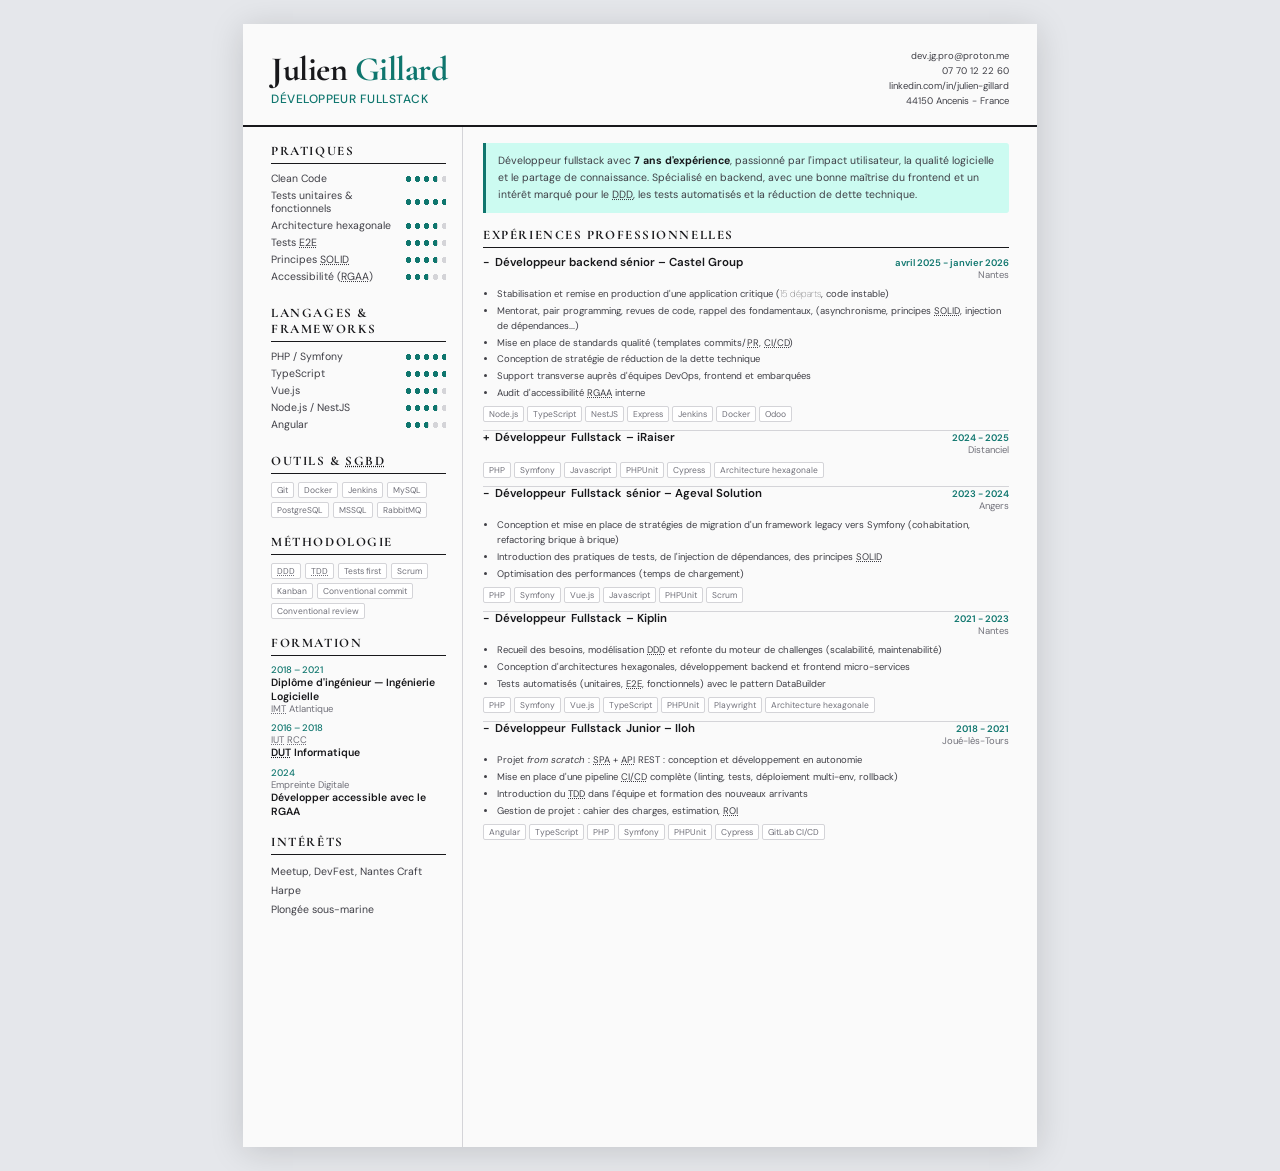
==== index.html @ c730d396 "[ADD] Hightligh new keys support New keys : - "jelix" - "git" - "smarty"" ====
<!DOCTYPE html>
<html lang="fr">
<head>
    <meta charset="UTF-8"/>
    <meta content="width=device-width, initial-scale=1.0" name="viewport"/>
    <!--
      L'id sur <title> est non standard.
      customize-job-title.js met à jour document.title directement.
   -->
    <title>CV – Julien Gillard · Développeur Fullstack</title>
    <link href="https://fonts.googleapis.com" rel="preconnect"/>
    <link crossorigin href="https://fonts.gstatic.com" rel="preconnect"/>
    <link href="https://fonts.googleapis.com/css2?family=Cormorant+Garamond:wght@400;600;700&family=DM+Sans:wght@300;400;500;600&display=swap"
          rel="stylesheet"/>
    <link href="./styles.css" rel="stylesheet"/>
</head>
<body>

<a class="skip-link" href="#main-content">Aller au contenu principal</a>

<div class="page">
    <header class="cv-header">
        <div>
            <h1>Julien <span class="name-last">Gillard</span></h1>
            <p id="job-title">Développeur Fullstack</p>
        </div>

        <address class="cv-contact">
            <a aria-label="Envoyer un e-mail à Julien Gillard"
               href="mailto:dev.jg.pro@proton.me">dev.jg.pro@proton.me</a>
            <a aria-label="Appeler le 07 70 12 22 60" href="tel:+33770122260">07 70 12 22 60</a>
            <a aria-label="Profil LinkedIn de Julien Gillard (nouvelle fenêtre)"
               href="https://www.linkedin.com/in/julien-gillard-4b76b2131/"
               rel="noopener noreferrer"
               target="_blank">linkedin.com/in/julien-gillard</a>
            <span>44150 Ancenis - France</span>
        </address>
    </header>

    <div class="cv-body">
        <main class="cv-main" id="main-content" tabindex="-1">
            <p class="intro">
                Développeur <span lang="en">fullstack</span> avec <strong>7 ans d'expérience</strong>, passionné par
                l'impact utilisateur, la qualité logicielle et le partage de connaissance. Spécialisé en backend, avec
                une bonne maîtrise du frontend et un intérêt marqué pour le <abbr
                    title="Domain-Driven Design">DDD</abbr>, les tests automatisés et la réduction de dette technique.
            </p>

            <section aria-labelledby="section-experiences">
                <h2 class="section-title" id="section-experiences">Expériences professionnelles</h2>

                <!-- Castel Group -->
                <div class="job-entry">
                    <details class="job-details" open>
                        <summary>
                            <h3 class="job-title-summary">Développeur backend sénior – Castel Group</h3>
                            <span class="job-meta"><span class="job-year">avril 2025 - janvier 2026</span> Nantes</span>
                        </summary>
                        <div class="job-content">
                            <ul class="job-missions">
                                <li>Stabilisation et remise en production d'une application critique (<strong>15
                                    départs</strong>, code instable)
                                </li>
                                <li>
                                    Mentorat, <span lang="en">pair programming</span>, revues de code, rappel des
                                    fondamentaux,
                                    (asynchronisme, <span data-highlight-keys="clean">principes <abbr
                                        title="Single responsibility, Open/closed, Liskov substitution, Interface segregation, Dependency inversion">SOLID</abbr>,
                                injection de dépendances</span>...)
                                </li>
                                <li>Mise en place de <span data-highlight-keys="clean">standards qualité</span>
                                    (templates
                                    commits/<abbr title="Pull Request">PR</abbr>, <abbr
                                            title="Intégration et Déploiement Continus">CI/CD</abbr>)
                                </li>
                                <li>Conception de stratégie de réduction de la dette technique</li>
                                <li>Support transverse auprès d'équipes DevOps, <span
                                        data-highlight-keys="front">frontend</span> et embarquées
                                </li>
                                <li>Audit d'accessibilité <span data-highlight-keys="front"><abbr
                                        title="Référentiel Général d'Amélioration de l'Accessibilité">RGAA</abbr></span>
                                    interne
                                </li>
                            </ul>
                        </div>
                    </details>
                    <ul class="job-stack">
                        <li class="chip">Node.js<span class="only-if-highlighted"> (v. 18)</span></li>
                        <li class="chip" data-highlight-keys="js">TypeScript<span
                                class="only-if-highlighted"> (5.x)</span></li>
                        <li class="chip">NestJS<span class="only-if-highlighted"> (v. 9)</span></li>
                        <li class="chip">Express<span class="only-if-highlighted"> (4.x)</span></li>
                        <li class="chip">Jenkins</li>
                        <li class="chip">Docker</li>
                        <li class="chip only-if-highlighted" data-highlight-keys="git">Gitea</li>
                        <li class="chip">Odoo</li>
                    </ul>
                </div>

                <!-- iRaiser -->
                <div class="job-entry">
                    <details class="job-details">
                        <summary>
                            <h3 class="job-title-summary">Développeur <span lang="en">Fullstack</span> – iRaiser</h3>
                            <span class="job-meta"><span class="job-year">2024 - 2025</span> Distanciel</span>
                        </summary>
                        <div class="job-content">
                            <ul class="job-missions">
                                <li>Développement de fonctionnalités backend et frontend sur une plateforme <abbr
                                        title="Software as a Service">SaaS</abbr> de dons traitant plusieurs M€/an
                                </li>
                                <li>Revues de code, documentation de <span lang="en">release</span>, alpha-testing et
                                    déploiement
                                </li>
                                <li>
                                    Tests <abbr title="End-to-End">E2E</abbr> <abbr
                                        title="Behavior-Driven Development">BDD</abbr> (Gherkin/Cucumber) et tests
                                    unitaires
                                </li>
                                <li>Audit d'accessibilité <span data-highlight-keys="front"><abbr
                                        title="Référentiel Général d'Amélioration de l'Accessibilité">RGAA</abbr></span>
                                    interne
                                </li>
                            </ul>
                        </div>
                    </details>
                    <ul class="job-stack">
                        <li class="chip" data-highlight-keys="php">PHP <span
                                class="only-if-highlighted"> (5.4 et 8.3)</span></li>
                        <li class="chip" data-highlight-keys="php">Symfony<span
                                class="only-if-highlighted"> (6.x)</span></li>
                        <li class="chip only-if-highlighted" data-highlight-keys="jelix">Jelix</li>
                        <li class="chip" data-highlight-keys="js">Javascript</li>
                        <li class="chip only-if-highlighted" data-highlight-keys="jquery">JQuery</li>
                        <li class="chip only-if-highlighted" data-highlight-keys="smarty">Smarty</li>
                        <li class="chip">PHPUnit</li>
                        <li class="chip">Cypress</li>
                        <li class="chip" data-highlight-keys="clean">Architecture hexagonale</li>
                        <li class="chip only-if-highlighted" data-highlight-keys="git">GitLab</li>
                    </ul>
                </div>

                <!-- Ageval Solution -->
                <div class="job-entry">
                    <details class="job-details" open>
                        <summary>
                            <h3 class="job-title-summary">Développeur <span lang="en">Fullstack</span> sénior – Ageval
                                Solution</h3>
                            <span class="job-meta"><span class="job-year">2023 - 2024</span> Angers</span>
                        </summary>
                        <div class="job-content">
                            <ul class="job-missions">
                                <li>
                                    Conception et mise en place de stratégies de migration d'un framework legacy vers
                                    Symfony (cohabitation, refactoring brique à brique)
                                </li>
                                <li>
                                    Introduction des pratiques de tests, de l'<span data-highlight-keys="clean">injection de dépendances, des principes <abbr
                                        title="Single responsibility, Open/closed, Liskov substitution, Interface segregation, Dependency inversion">SOLID</abbr></span>
                                </li>
                                <li>Optimisation des performances (temps de chargement)</li>
                            </ul>
                        </div>
                    </details>
                    <ul class="job-stack">
                        <li class="chip" data-highlight-keys="php">PHP<span class="only-if-highlighted"> (7.x)</span>
                        </li>
                        <li class="chip" data-highlight-keys="php">Symfony<span
                                class="only-if-highlighted"> (6.x)</span></li>
                        <li class="chip" data-highlight-keys="front">Vue.js<span
                                class="only-if-highlighted"> (v. 3)</span></li>
                        <li class="chip" data-highlight-keys="js">Javascript</li>
                        <li class="chip">PHPUnit</li>
                        <li class="chip only-if-highlighted" data-highlight-keys="git">GitLab</li>
                        <li class="chip">Scrum</li>
                    </ul>
                </div>

                <!-- Kiplin -->
                <div class="job-entry">
                    <details class="job-details" open>
                        <summary>
                            <h3 class="job-title-summary">Développeur <span lang="en">Fullstack</span> – Kiplin</h3>
                            <span class="job-meta"><span class="job-year">2021 - 2023</span> Nantes</span>
                        </summary>
                        <div class="job-content">
                            <ul class="job-missions">
                                <li>
                                    Recueil des besoins, <span data-highlight-keys="clean">modélisation <abbr
                                        title="Domain-Driven Design">DDD</abbr></span> et refonte du moteur de <span
                                        lang="en">challenges</span> (scalabilité, maintenabilité)
                                </li>
                                <li>
                                    Conception d'<span data-highlight-keys="clean">architectures hexagonales</span>,
                                    développement backend et frontend micro-services
                                </li>
                                <li>
                                    Tests automatisés (unitaires, <abbr title="End-to-End">E2E</abbr>, fonctionnels)
                                    avec le
                                    pattern DataBuilder
                                </li>
                            </ul>
                        </div>
                    </details>
                    <ul class="job-stack">
                        <li class="chip" data-highlight-keys="php">PHP<span
                                class="only-if-highlighted"> (7.4 à 8.1)</span></li>
                        <li class="chip" data-highlight-keys="php">Symfony<span
                                class="only-if-highlighted"> (5.4 à 6.x)</span></li>
                        <li class="chip" data-highlight-keys="front">Vue.js<span
                                class="only-if-highlighted"> (v. 2)</span></li>
                        <li class="chip" data-highlight-keys="js">TypeScript<span
                                class="only-if-highlighted"> (4.x)</span></li>
                        <li class="chip">PHPUnit</li>
                        <li class="chip">Playwright</li>
                        <li class="chip" data-highlight-keys="clean">Architecture hexagonale</li>
                    </ul>
                </div>

                <!-- Iloh -->
                <div class="job-entry">
                    <details class="job-details" open>
                        <summary>
                            <h3 class="job-title-summary">Développeur <span lang="en">Fullstack</span> Junior – Iloh
                            </h3>
                            <span class="job-meta"><span class="job-year">2018 - 2021</span> Joué-lès-Tours</span>
                        </summary>
                        <div class="job-content">
                            <ul class="job-missions">
                                <li>
                                    Projet <em lang="en">from scratch</em> : <abbr
                                        title="Single Page Application">SPA</abbr> +
                                    <abbr title="Application Programming Interface">API</abbr> REST : conception et
                                    développement en autonomie
                                </li>
                                <li>
                                    Mise en place d'une pipeline <abbr
                                        title="Intégration et Déploiement Continus">CI/CD</abbr> complète (linting,
                                    tests,
                                    déploiement multi-env, rollback)
                                </li>
                                <li>
                                    Introduction du <abbr title="Test-Driven Development">TDD</abbr> dans l'équipe et
                                    formation des nouveaux arrivants
                                </li>
                                <li>
                                    Gestion de projet : cahier des charges, estimation, <abbr
                                        title="Return On Investment">ROI</abbr>
                                </li>
                            </ul>
                        </div>
                    </details>
                    <ul class="job-stack">
                        <li class="chip" data-highlight-keys="front">Angular<span
                                class="only-if-highlighted"> (6 à 11)</span></li>
                        <li class="chip" data-highlight-keys="js">TypeScript<span class="only-if-highlighted"> (2.x à 4.x)</span>
                        </li>
                        <li class="chip" data-highlight-keys="php">PHP<span class="only-if-highlighted"> (7.x)</span>
                        </li>
                        <li class="chip" data-highlight-keys="php">Symfony<span
                                class="only-if-highlighted"> (3.x à 5.x)</span></li>
                        <li class="chip">PHPUnit</li>
                        <li class="chip">Cypress</li>
                        <li class="chip">GitLab CI/CD</li>
                    </ul>
                </div>

            </section>
        </main>

        <aside aria-label="Compétences, formation et informations" class="cv-sidebar">

            <!-- Pratiques -->
            <section aria-labelledby="sidebar-pratiques">
                <h2 class="section-title" id="sidebar-pratiques">Pratiques</h2>
                <ul class="skill-list">
                    <li class="skill-item">
                        <span class="skill-name">Clean Code</span>
                        <span class="lvl-4" title="Niveau avancé">Niveau avancé</span>
                    </li>
                    <li class="skill-item">
                        <span class="skill-name">Tests unitaires & fonctionnels</span>
                        <span class="lvl-5" title="Niveau expert">Niveau expert</span>
                    </li>
                    <li class="skill-item">
                        <span class="skill-name">Architecture hexagonale</span>
                        <span class="lvl-4" title="Niveau avancé">Niveau avancé</span>
                    </li>
                    <li class="skill-item">
                        <span class="skill-name">Tests <abbr title="End-to-End">E2E</abbr></span>
                        <span class="lvl-4" title="Niveau avancé">Niveau avancé</span>
                    </li>
                    <li class="skill-item">
                        <span class="skill-name">Principes <abbr
                                title="Single responsibility, Open/closed, Liskov substitution, Interface segregation, Dependency inversion">SOLID</abbr></span>
                        <span class="lvl-4" title="Niveau avancé">Niveau avancé</span>
                    </li>
                    <li class="skill-item">
                        <span class="skill-name">Accessibilité (<abbr
                                title="Référentiel Général d'Amélioration de l'Accessibilité">RGAA</abbr>)</span>
                        <span class="lvl-3" title="Bon niveau">Bon niveau</span>
                    </li>
                </ul>
            </section>

            <!-- Langages & Frameworks -->
            <section aria-labelledby="sidebar-langages">
                <h2 class="section-title" id="sidebar-langages">Langages & Frameworks</h2>
                <ul class="skill-list">
                    <li class="skill-item">
                        <span class="skill-name">PHP / Symfony</span>
                        <span class="lvl-5" title="Niveau expert">Niveau avancé/expert</span>
                    </li>
                    <li class="skill-item">
                        <span class="skill-name">TypeScript</span>
                        <span class="lvl-5" title="Niveau expert">Niveau avancé/expert</span>
                    </li>
                    <li class="skill-item">
                        <span class="skill-name">Vue.js</span>
                        <span class="lvl-4" title="Niveau avancé">Niveau avancé</span>
                    </li>
                    <li class="skill-item">
                        <span class="skill-name">Node.js / NestJS</span>
                        <span class="lvl-4" title="Niveau avancé">Niveau avancé</span>
                    </li>
                    <li class="skill-item">
                        <span class="skill-name">Angular</span>
                        <span class="lvl-3" title="Bon niveau">Bon niveau</span>
                    </li>
                </ul>
            </section>

            <!-- Outils & SGBD -->
            <section aria-labelledby="sidebar-outils">
                <h2 class="section-title" id="sidebar-outils">Outils & <abbr
                        title="Système de Gestion de Base de Données">SGBD</abbr></h2>
                <ul class="global-chips">
                    <li class="chip">Git</li>
                    <li class="chip">Docker</li>
                    <li class="chip">Jenkins</li>
                    <li class="chip">MySQL</li>
                    <li class="chip">PostgreSQL</li>
                    <li class="chip">MSSQL</li>
                    <li class="chip">RabbitMQ</li>
                </ul>
            </section>

            <!-- Méthodologie -->
            <section aria-labelledby="sidebar-methodo">
                <h2 class="section-title" id="sidebar-methodo">Méthodologie</h2>
                <ul class="global-chips">
                    <li class="chip" data-highlight-keys="clean"><abbr title="Domain-Driven Design">DDD</abbr></li>
                    <li class="chip"><abbr title="Test-Driven Development">TDD</abbr></li>
                    <li class="chip">Tests first</li>
                    <li class="chip">Scrum</li>
                    <li class="chip">Kanban</li>
                    <li class="chip">Conventional commit</li>
                    <li class="chip">Conventional review</li>
                </ul>
            </section>

            <!-- Formation -->
            <section aria-labelledby="sidebar-formation">
                <h2 class="section-title" id="sidebar-formation">Formation</h2>
                <ul class="edu-list">
                    <li class="edu-item">
                        <p class="edu-period">2018 – 2021</p>
                        <p class="edu-degree">Diplôme d'ingénieur — Ingénierie Logicielle</p>
                        <p class="edu-school"><abbr title="Institut Mines Télécom">IMT</abbr> Atlantique</p>
                    </li>
                    <li class="edu-item">
                        <p class="edu-period">2016 – 2018</p>
                        <p class="edu-school">
                            <abbr title="Institut Universitaire Technologique">IUT</abbr> <abbr
                                title="Reims Chalon en Champagne">RCC</abbr>
                        </p>
                        <p class="edu-degree"><abbr title="Diplôme Universitaire de Technologie">DUT</abbr> Informatique
                        </p>
                    </li>
                    <li class="edu-item">
                        <p class="edu-period">2024</p>
                        <p class="edu-school">Empreinte Digitale</p>
                        <p class="edu-degree">Développer accessible avec le RGAA</p>
                    </li>
                </ul>
            </section>

            <!-- Intérêts -->
            <section aria-labelledby="sidebar-interets">
                <h2 class="section-title" id="sidebar-interets">Intérêts</h2>
                <ul class="interests-list">
                    <li>Meetup, DevFest, Nantes Craft</li>
                    <li>Harpe</li>
                    <li>Plongée sous-marine</li>
                </ul>
            </section>

        </aside>
    </div>
</div>

<script src="./customize-job-title.js"></script>
<script src="./customize-colors.js"></script>
<script src="./key-highlighter.js"></script>

</body>
</html>
---- styles.css ----
/* Accessibility purpose  =============================== */

.skip-link {
    position: absolute;
    left: -10000px;
    top: auto;
    width: 1px;
    height: 1px;
    overflow: hidden;
    background: var(--color-1);
    color: #fff;
    padding: 6px 12px;
    font-size: var(--fs-base);
    font-weight: 600;
    text-decoration: none;
    z-index: 100;
}

.skip-link:focus {
    position: static;
    width: auto;
    height: auto;
}

/* Variables  =============================== */
:root {
    --ink: #18181b;
    --ink-2: #3f3f46;
    --ink-3: #71717a;
    --rule: #d4d4d8;
    --color-1: #0f766e;
    --color-2: #ccfbf1;
    --bg: #fafafa;

    --col-l: 220px;

    --fs-xs: 9.5px;
    --fs-s: 10.5px;
    --fs-base: 11px;
    --fs-m: 12px;
    --fs-h3: 11.5px;
    --fs-h2: 13px;

    --radius: 3px;
}

/* Reset  =============================== */
*, *::before, *::after {
    box-sizing: border-box;
    margin: 0;
    padding: 0;
}

html {
    font-size: 16px;
}

/* Corps de page  =============================== */
body {
    cursor: default;
    background: #e5e7eb;
    font-family: 'DM Sans', sans-serif;
    color: var(--ink);
    -webkit-print-color-adjust: exact;
    print-color-adjust: exact;
}

/* A4 Format ================================================================================= */
.page {
    background: var(--bg);
    width: 210mm;
    min-height: 297mm;
    margin: 24px auto;
    display: grid;
    grid-template-rows: auto 1fr;
    box-shadow: 0 4px 32px rgba(0, 0, 0, .15);
}

/* Header  =============================== */
.cv-header {
    display: grid;
    grid-template-columns: 1fr auto;
    align-items: end;
    gap: 18px;
    padding: 26px 28px 18px;
    border-bottom: 2px solid var(--ink);
}

.cv-header h1 {
    font-family: 'Cormorant Garamond', serif;
    font-size: 34px;
    font-weight: 700;
    letter-spacing: -.5px;
    line-height: 1;
    color: var(--ink);
}

.cv-header h1 .name-last {
    color: var(--color-1);
}

#job-title {
    font-size: var(--fs-m);
    font-weight: 500;
    color: var(--color-1);
    letter-spacing: .04em;
    text-transform: uppercase;
    margin-top: 4px;
}

/* Contact ================================== */
.cv-contact {
    display: flex;
    flex-direction: column;
    align-items: flex-end;
    gap: 3px;
    font-size: var(--fs-xs);
    color: var(--ink-2);
    font-style: normal; /* reset <address> italic */
}

.cv-contact a {
    color: var(--ink-2);
    text-decoration: none;
}

.cv-contact a:hover,
.cv-contact a:focus {
    color: var(--color-1);
    text-decoration: underline;
}

/* Corps (2 colonnes)  =============================== */
.cv-body {
    display: grid;
    grid-template-columns: var(--col-l) 1fr;
}

/* Colonne latérale  =============================== */
.cv-sidebar {
    padding: 16px 16px 16px 28px;
    border-right: 1px solid var(--rule);
    display: flex;
    flex-direction: column;
    gap: 16px;
    order: -1;
}

/* Colonne principale  =============================== */
.cv-main {
    padding: 16px 28px 16px 20px;
    display: flex;
    flex-direction: column;
    gap: 14px;
}

/* Titres de section  =============================== */
.section-title {
    font-family: 'Cormorant Garamond', serif;
    font-size: var(--fs-h2);
    font-weight: 700;
    text-transform: uppercase;
    letter-spacing: .12em;
    color: var(--ink);
    padding-bottom: 4px;
    border-bottom: 1px solid var(--ink);
    margin-bottom: 8px;
}

/* Compétences (niveau par points) ============================ */
.skill-list {
    list-style: none;
    display: flex;
    flex-direction: column;
    gap: 4px;
    margin-bottom: 6px;
}

.skill-item {
    display: flex;
    justify-content: space-between;
    align-items: center;
}

.skill-item .skill-name {
    font-size: var(--fs-s);
    color: var(--ink-2);
}

/** Skill levels ------------------------------------------------------------------------------------------*/
:root {
    --dot-size: 6px;
    --dot-gap: 3px;
    --dot-step: 9px; /* dot-size + dot-gap */
    --dot-total-width: 42px; /* 5 × dot-step − dot-gap */
}

[class^="lvl-"] {
    font-size: 0;
    color: transparent;
    line-height: 0;

    position: relative;
    display: inline-block;
    width: var(--dot-total-width);
    height: var(--dot-size);
    flex-shrink: 0;
}

/* Empty points */
[class^="lvl-"]::before,
[class^="lvl-"]::after {
    content: '';
    position: absolute;
    inset: 0;
    background-repeat: repeat-x;
    background-size: var(--dot-step) var(--dot-size);
    background-image: radial-gradient(circle, currentColor 50%, transparent 50%);
}

[class^="lvl-"]::before {
    color: var(--rule);
}

/* Full points */
[class^="lvl-"]::after {
    color: var(--color-1);
}

.lvl-1::after {
    width: calc(1 * var(--dot-step) - var(--dot-gap));
}

.lvl-2::after {
    width: calc(2 * var(--dot-step) - var(--dot-gap));
}

.lvl-3::after {
    width: calc(3 * var(--dot-step) - var(--dot-gap));
}

.lvl-4::after {
    width: calc(4 * var(--dot-step) - var(--dot-gap));
}

.lvl-5::after {
    width: calc(5 * var(--dot-step) - var(--dot-gap));
}

/* Formation  =============================== */
.edu-list {
    list-style: none;
    display: flex;
    flex-direction: column;
    gap: 7px;
}

.edu-item .edu-period {
    font-size: var(--fs-xs);
    color: var(--color-1);
    font-weight: 500;
}

.edu-item .edu-degree {
    font-size: var(--fs-s);
    font-weight: 600;
    color: var(--ink);
    line-height: 1.3;
}

.edu-item .edu-school {
    font-size: var(--fs-xs);
    color: var(--ink-3);
}

/* Intérêts  =============================== */
.interests-list {
    list-style: none;
    font-size: var(--fs-s);
    color: var(--ink-2);
    line-height: 1.8;
}

/* Présentation  =============================== */
.intro {
    font-size: var(--fs-s);
    color: var(--ink-2);
    line-height: 1.6;
    padding: 10px 12px;
    border-left: 3px solid var(--color-1);
    background: var(--color-2);
    border-radius: 0 var(--radius) var(--radius) 0;
}

.intro strong {
    color: var(--ink);
}

/* Expériences (<details>/<summary>)  */
.job-entry {
    border-bottom: 1px solid var(--rule);
    padding-bottom: 8px;
}

.job-entry:last-child {
    border-bottom: none;
    padding-bottom: 0;
}

details > summary {
    list-style: none;
}

details > summary::-webkit-details-marker {
    display: none;
}

details > summary .job-title-summary::before {
    content: '+ ';
}

details[open] > summary .job-title-summary::before {
    content: '- ';
}

.job-details summary {
    cursor: pointer;
    display: grid;
    grid-template-columns: 1fr auto;
    align-items: baseline;
    gap: 8px;
}

.job-details summary:focus-visible {
    outline: 2px solid var(--color-1);
    outline-offset: 2px;
    border-radius: var(--radius);
}

/* Titre du poste (h3 à l'intérieur du summary) */
.job-title-summary {
    font-size: var(--fs-h3);
    font-weight: 600;
    color: var(--ink);
    display: flex;
    align-items: center;
    gap: 5px;
    font-family: 'DM Sans', sans-serif;
    /* reset h3 defaults */
    margin: 0;
    padding: 0;
    line-height: 1.3;
}

/* Flèche décorative – masquée aux AT via aria-hidden dans le HTML */
.job-meta {
    font-size: var(--fs-xs);
    color: var(--ink-3);
    white-space: nowrap;
    text-align: right;
}

.job-meta .job-year {
    display: block;
    color: var(--color-1);
    font-weight: 600;
}

/* Experiences content */
.job-content {
    margin-top: 6px;
}

.job-missions {
    font-size: var(--fs-xs);
    color: var(--ink-2);
    padding-left: 14px;
    line-height: 1.55;
}

.job-missions li {
    margin-bottom: 2px;
}

.job-missions strong {
    color: var(--ink);
    font-weight: 100;
}

/* Chips */
.job-stack {
    display: flex;
    flex-wrap: wrap;
    gap: 3px;
    margin-top: 6px;
    list-style: none;
}

.chip {
    font-size: 8.5px;
    padding: 1.5px 5px;
    border-radius: 2px;
    border: 1px solid var(--rule);
    color: var(--ink-3);
    background: white;
}

.chip:has(> strong) {
    border-color: var(--color-1);
    color: var(--color-1);
    background: var(--color-2);
}

.only-if-highlighted {
    display: none;
}

.chip:has(> strong) .only-if-highlighted {
    display: inline;
}

.chip.only-if-highlighted:has(> strong) {
    display: block;
}

.global-chips {
    display: flex;
    flex-wrap: wrap;
    gap: 4px;
    list-style: none;
}

/* key-highlighter  =============================== */
:not(.chip) > strong[data-highlighted],
:not(.chip) > strong[data-highlight-keys] {
    background: var(--color-2);
    border-radius: 2px;
    padding: 0 2px;
}

/* Print ============================= */
@media print {
    body {
        background: none;
    }

    .page {
        width: 100%;
        min-height: 0;
        margin: 0;
        box-shadow: none;
    }

    .skip-link {
        display: none;
    }


}

@page {
    size: A4;
    margin: 0;
}
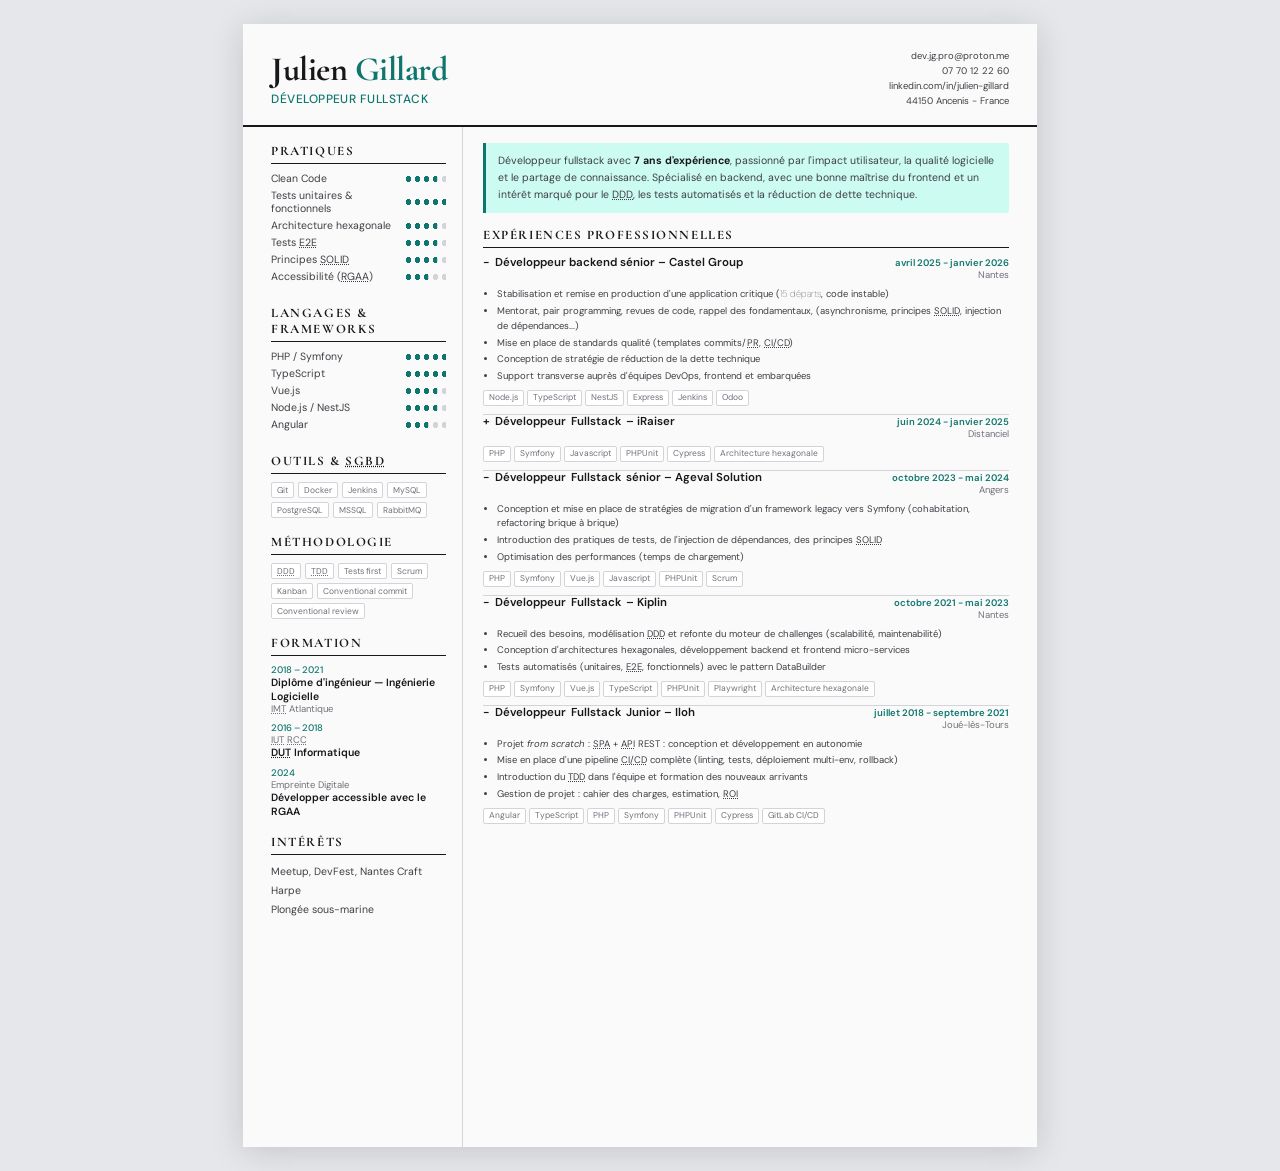
==== commit 1b02493f: "[ADD] Hightligh new keys support New keys : - "devops" - "node"" ====
--- a/index.html
+++ b/index.html
@@ -77,7 +77,8 @@
                                 <li>Support transverse auprès d'équipes DevOps, <span
                                         data-highlight-keys="front">frontend</span> et embarquées
                                 </li>
-                                <li>Audit d'accessibilité <span data-highlight-keys="front"><abbr
+                                <li class="only-if-highlighted">Audit d'accessibilité <span
+                                        data-highlight-keys="front rgaa"><abbr
                                         title="Référentiel Général d'Amélioration de l'Accessibilité">RGAA</abbr></span>
                                     interne
                                 </li>
@@ -85,13 +86,14 @@
                         </div>
                     </details>
                     <ul class="job-stack">
-                        <li class="chip">Node.js<span class="only-if-highlighted"> (v. 18)</span></li>
+                        <li class="chip" data-highlight-keys="node">Node.js<span
+                                class="only-if-highlighted"> (v. 18)</span></li>
                         <li class="chip" data-highlight-keys="js">TypeScript<span
                                 class="only-if-highlighted"> (5.x)</span></li>
                         <li class="chip">NestJS<span class="only-if-highlighted"> (v. 9)</span></li>
                         <li class="chip">Express<span class="only-if-highlighted"> (4.x)</span></li>
-                        <li class="chip">Jenkins</li>
-                        <li class="chip">Docker</li>
+                        <li class="chip" data-highlight-keys="devops">Jenkins</li>
+                        <li class="chip only-if-highlighted" data-highlight-keys="devops">Docker</li>
                         <li class="chip only-if-highlighted" data-highlight-keys="git">Gitea</li>
                         <li class="chip">Odoo</li>
                     </ul>
@@ -102,7 +104,8 @@
                     <details class="job-details">
                         <summary>
                             <h3 class="job-title-summary">Développeur <span lang="en">Fullstack</span> – iRaiser</h3>
-                            <span class="job-meta"><span class="job-year">2024 - 2025</span> Distanciel</span>
+                            <span class="job-meta"><span
+                                    class="job-year">juin 2024 - janvier 2025</span> Distanciel</span>
                         </summary>
                         <div class="job-content">
                             <ul class="job-missions">
@@ -117,7 +120,8 @@
                                         title="Behavior-Driven Development">BDD</abbr> (Gherkin/Cucumber) et tests
                                     unitaires
                                 </li>
-                                <li>Audit d'accessibilité <span data-highlight-keys="front"><abbr
+                                <li class="only-if-highlighted">Audit d'accessibilité <span
+                                        data-highlight-keys="front rgaa"><abbr
                                         title="Référentiel Général d'Amélioration de l'Accessibilité">RGAA</abbr></span>
                                     interne
                                 </li>
@@ -135,6 +139,8 @@
                         <li class="chip only-if-highlighted" data-highlight-keys="smarty">Smarty</li>
                         <li class="chip">PHPUnit</li>
                         <li class="chip">Cypress</li>
+                        <li class="chip only-if-highlighted" data-highlight-keys="devops">Jenkins</li>
+                        <li class="chip only-if-highlighted" data-highlight-keys="devops">Docker</li>
                         <li class="chip" data-highlight-keys="clean">Architecture hexagonale</li>
                         <li class="chip only-if-highlighted" data-highlight-keys="git">GitLab</li>
                     </ul>
@@ -146,7 +152,7 @@
                         <summary>
                             <h3 class="job-title-summary">Développeur <span lang="en">Fullstack</span> sénior – Ageval
                                 Solution</h3>
-                            <span class="job-meta"><span class="job-year">2023 - 2024</span> Angers</span>
+                            <span class="job-meta"><span class="job-year">octobre 2023 - mai 2024</span> Angers</span>
                         </summary>
                         <div class="job-content">
                             <ul class="job-missions">
@@ -181,7 +187,7 @@
                     <details class="job-details" open>
                         <summary>
                             <h3 class="job-title-summary">Développeur <span lang="en">Fullstack</span> – Kiplin</h3>
-                            <span class="job-meta"><span class="job-year">2021 - 2023</span> Nantes</span>
+                            <span class="job-meta"><span class="job-year">octobre 2021 - mai 2023</span> Nantes</span>
                         </summary>
                         <div class="job-content">
                             <ul class="job-missions">
@@ -213,6 +219,7 @@
                                 class="only-if-highlighted"> (4.x)</span></li>
                         <li class="chip">PHPUnit</li>
                         <li class="chip">Playwright</li>
+                        <li class="chip only-if-highlighted" data-highlight-keys="devops">Docker</li>
                         <li class="chip" data-highlight-keys="clean">Architecture hexagonale</li>
                     </ul>
                 </div>
@@ -223,7 +230,7 @@
                         <summary>
                             <h3 class="job-title-summary">Développeur <span lang="en">Fullstack</span> Junior – Iloh
                             </h3>
-                            <span class="job-meta"><span class="job-year">2018 - 2021</span> Joué-lès-Tours</span>
+                            <span class="job-meta"><span class="job-year">juillet 2018 - septembre 2021</span> Joué-lès-Tours</span>
                         </summary>
                         <div class="job-content">
                             <ul class="job-missions">
@@ -261,7 +268,7 @@
                                 class="only-if-highlighted"> (3.x à 5.x)</span></li>
                         <li class="chip">PHPUnit</li>
                         <li class="chip">Cypress</li>
-                        <li class="chip">GitLab CI/CD</li>
+                        <li class="chip" data-highlight-keys="devops">GitLab CI/CD</li>
                     </ul>
                 </div>
 
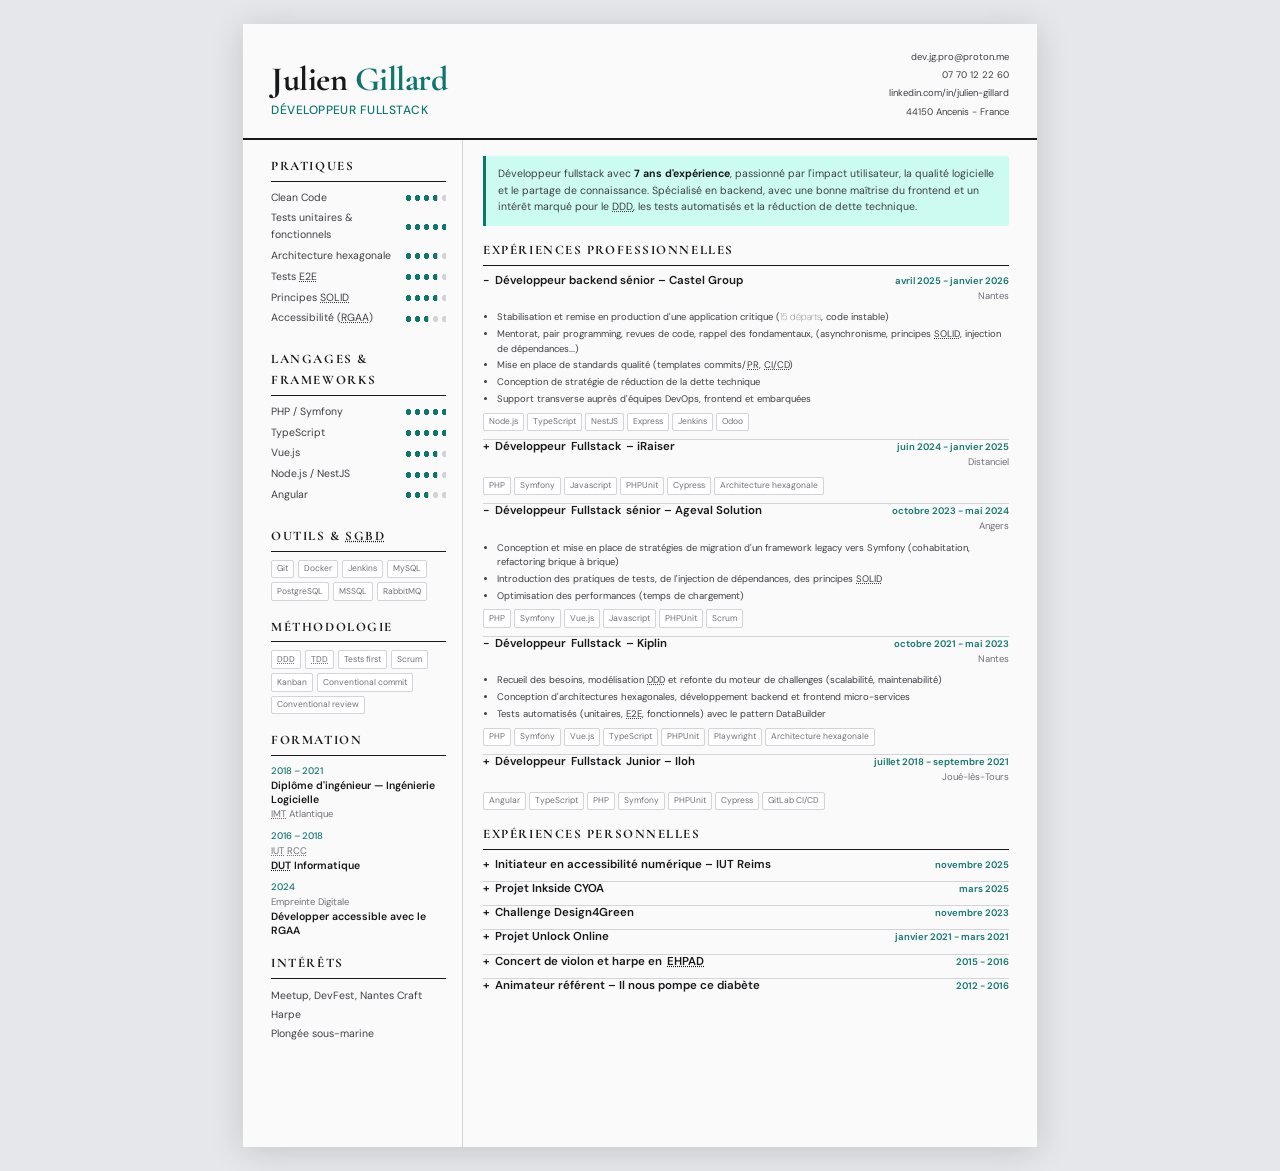
==== commit 59c3b411: "[CONTENT] ADD: Personal experiences" ====
--- a/index.html
+++ b/index.html
@@ -226,7 +226,7 @@
 
                 <!-- Iloh -->
                 <div class="job-entry">
-                    <details class="job-details" open>
+                    <details class="job-details">
                         <summary>
                             <h3 class="job-title-summary">Développeur <span lang="en">Fullstack</span> Junior – Iloh
                             </h3>
@@ -273,6 +273,156 @@
                 </div>
 
             </section>
+
+            <section aria-labelledby="section-personal-project">
+                <h2 class="section-title" id="section-personal-project">Expériences personnelles</h2>
+
+                <!-- Cours RGAA -->
+                <div class="job-entry">
+                    <details class="job-details" data-xp-id="iut">
+                        <summary>
+                            <h3 class="job-title-summary">Initiateur en accessibilité numérique – IUT Reims</h3>
+                            <span class="job-meta"><span class="job-year">novembre 2025</span></span>
+                        </summary>
+                        <div class="job-content">
+                            <p>Objectif : Initier les étudiants de l’IUT à l’utilisation d’un lecteur d’écran sur mobile
+                                et les sensibiliser aux enjeux de l’accessibilité numérique</p>
+                        </div>
+                    </details>
+                </div>
+
+                <!-- Inkside -->
+                <div class="job-entry">
+                    <details class="job-details" data-xp-id="inkside">
+                        <summary>
+                            <h3 class="job-title-summary">Projet Inkside CYOA</h3>
+                            <span class="job-meta"><span class="job-year">mars 2025</span></span>
+                        </summary>
+                        <div class="job-content">
+                            <a href="https://github.com/lgillard/inkside-cyoa">https://github.com/lgillard/inkside-cyoa</a>
+                            <p>Objectif : Révision de notions en développant un site d’édition de livre dont vous êtes
+                                le héros</p>
+                            <ul class="job-missions">
+                                <li>Révision des connaissances en Vue.js</li>
+                                <li>Travail sur des problématiques d'accessibilité</li>
+                            </ul>
+                            <p>Backend à venir...</p>
+                        </div>
+                        <ul class="job-stack">
+                            <li class="chip" data-highlight-keys="front">Vue.js<span
+                                    class="only-if-highlighted"> (3.5)</span></li>
+                            <li class="chip" data-highlight-keys="ts">Typescript<span
+                                    class="only-if-highlighted"> (5.7)</span></li>
+                            <li class="chip">UI</li>
+                        </ul>
+                    </details>
+                </div>
+
+                <!-- Design4Green -->
+                <div class="job-entry">
+                    <details class="job-details" data-xp-id="design4green">
+                        <summary>
+                            <h3 class="job-title-summary">Challenge Design4Green</h3>
+                            <span class="job-meta"><span class="job-year">novembre 2023</span></span>
+                        </summary>
+                        <div class="job-content">
+                            <a href="https://design4green.org/edition-2019-3-2">https://design4green.org/edition-2019-3-2</a>
+                            <p>Objectif : Développement d’un site d’aide à l’application des règles d’<span
+                                    data-highlight-keys="rgesn">écoconception du
+                                RGESN</span>, éco-conçu et accessible</p>
+                            <p>Classement : 3 / 53 équipes</p>
+                        </div>
+                        <ul class="job-stack">
+                            <li class="chip" data-highlight-keys="front">Vue.js</li>
+                            <li class="chip">UX / UI</li>
+                        </ul>
+                    </details>
+                </div>
+
+                <!-- Unlock online -->
+                <div class="job-entry">
+                    <details class="job-details" data-xp-id="unlock">
+                        <summary>
+                            <h3 class="job-title-summary">Projet Unlock Online</h3>
+                            <span class="job-meta"><span class="job-year">janvier 2021 - mars 2021</span></span>
+                        </summary>
+                        <div class="job-content">
+                            <a href="https://lgillard.github.io/online_unlock_demo-IHM">https://lgillard.github.io/online_unlock_demo-IHM</a>
+                            <p>Objectif : Développer un site pour jouer aux jeux de société <span
+                                    lang="en">Unlock</span> en ligne (Période
+                                COVID)</p>
+                            <ul class="job-missions">
+                                <li>Développement de solution interactive à base de <span lang="en">Drag&Drop</span>
+                                </li>
+                                <li>Travail sur des problématiques d'UX (<abbr title="exemple">exp</abbr>: réalisation
+                                    de tests utilisateurs)
+                                </li>
+                                <li>Recherche d'hébergements/dépoliement gratuit</li>
+                                <li>Découverte de NodeJS, Express et Vue.js</li>
+                            </ul>
+                            <p>Backend à venir...</p>
+                        </div>
+                        <ul class="job-stack">
+                            <li class="chip" data-highlight-keys="front">Vue.js<span
+                                    class="only-if-highlighted"> (2.6)</span></li>
+                            <li class="chip" data-highlight-keys="node">Node.js</li>
+                            <li class="chip" data-highlight-keys="ts">Express</li>
+                            <li class="chip" data-highlight-keys="ts">Javascript</li>
+                            <li class="chip">UX / UI</li>
+                            <li class="chip only-if-highlighted" data-highlight-keys="devops">Glitch</li>
+                        </ul>
+                    </details>
+                </div>
+
+                <!-- Concert Ehpad -->
+                <div class="job-entry">
+                    <details class="job-details" data-xp-id="ehpad">
+                        <summary>
+                            <h3 class="job-title-summary">Concert de violon et harpe en <abbr
+                                    title="établissement pour personnes âgées dépendantes">EHPAD</abbr></h3>
+                            <span class="job-meta"><span class="job-year">2015 - 2016</span></span>
+                        </summary>
+                        <div class="job-content">
+                            <p>But : Apporter un moment de bien-être aux résidents, rompre
+                                l’isolement et les stimuler grace à la musique.</p>
+                            <ul class="job-missions">
+                                <li>Coordination avec les <abbr title="établissement pour personnes âgées dépendantes">EHPAD</abbr>
+                                    pour organiser les interventions musicales
+                                </li>
+                                <li>Conception et adaptation d’un programme musical en fonction du public (répertoire,
+                                    durée...)
+                                </li>
+                                <li>Animation des concerts en duo violon/harpe</li>
+                                <li>Recueil des retours des résidents et du personnel pour améliorer les événements
+                                </li>
+                            </ul>
+                            <p>Une dizaine d'événements réalisé dans différents établissements et services</p>
+                        </div>
+                    </details>
+                </div>
+
+                <!-- Il nous pompe -->
+                <div class="job-entry">
+                    <details class="job-details" data-xp-id="inpcd">
+                        <summary>
+                            <h3 class="job-title-summary">Animateur référent – Il nous pompe ce diabète</h3>
+                            <span class="job-meta"><span class="job-year">2012 - 2016</span></span>
+                        </summary>
+                        <div class="job-content">
+                            <p>Contexte : Événements annuels rassemblant environ 500 <abbr title="personnes">pers</abbr>
+                                (dont une
+                                100aine d'enfants) pour échanger autour des problématiques du diabète insulinodépendant.
+                            <ul class="job-missions">
+                                <li>Coordination et répartission des rôles des animateurs</li>
+                                <li>Présentation des différents symptôme de variation de la glycémie et des réactions à
+                                    avoir face aux différentes problématiques
+                                </li>
+                                <li>Recrutement d'animateurs</li>
+                            </ul>
+                        </div>
+                    </details>
+                </div>
+            </section>
         </main>
 
         <aside aria-label="Compétences, formation et informations" class="cv-sidebar">
--- a/styles.css
+++ b/styles.css
@@ -63,6 +63,8 @@
     color: var(--ink);
     -webkit-print-color-adjust: exact;
     print-color-adjust: exact;
+    font-size: var(--fs-s);
+    line-height: 1.6;
 }
 
 /* A4 Format ================================================================================= */
@@ -419,8 +421,8 @@
     display: inline;
 }
 
-.chip.only-if-highlighted:has(> strong) {
-    display: block;
+.only-if-highlighted:has(> strong) {
+    display: revert;
 }
 
 .global-chips {
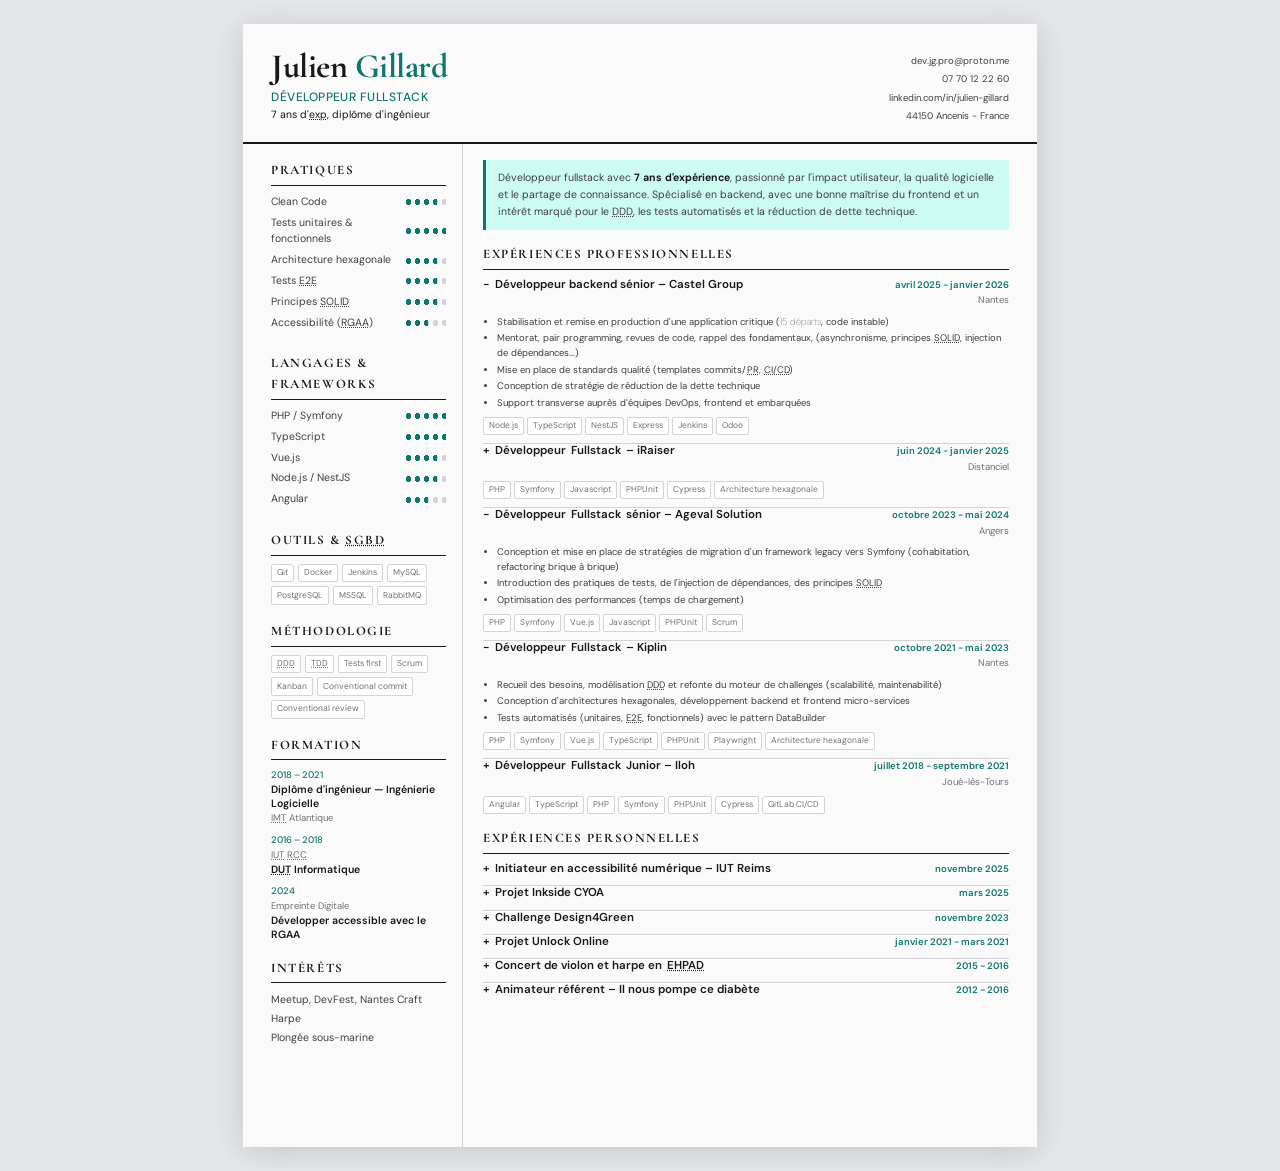
==== commit c2dc7337: "[CONTENT] ADD: global experience years and diploma" ====
--- a/index.html
+++ b/index.html
@@ -23,6 +23,7 @@
         <div>
             <h1>Julien <span class="name-last">Gillard</span></h1>
             <p id="job-title">Développeur Fullstack</p>
+            <p>7 ans d'<abbr title="expérience">exp</abbr>, diplôme d'ingénieur</p>
         </div>
 
         <address class="cv-contact">
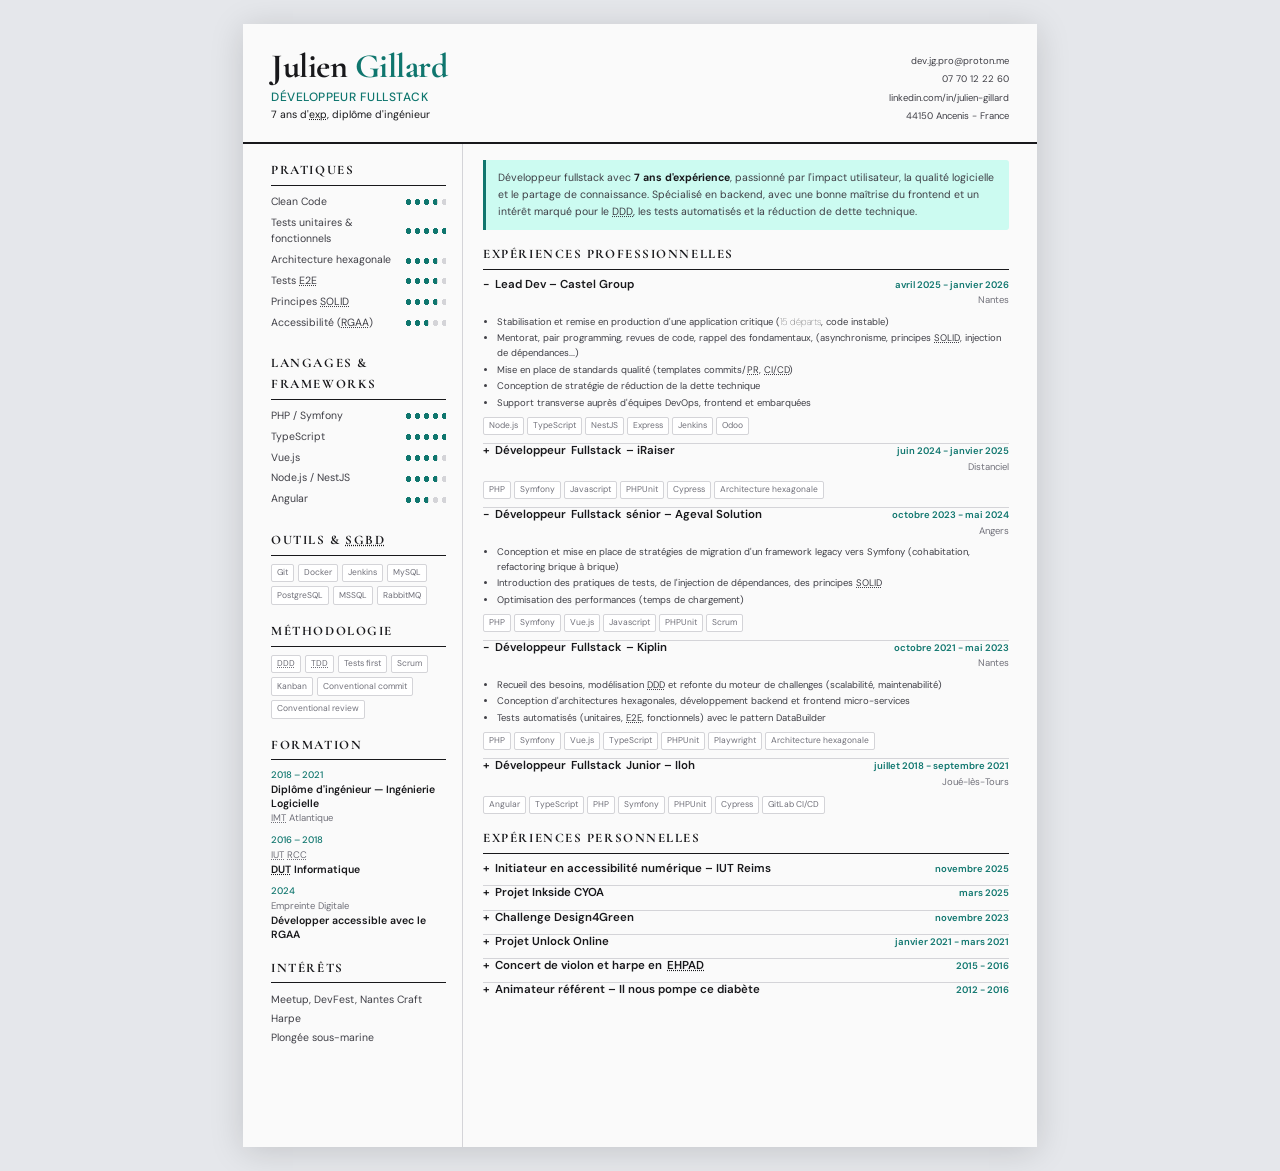
==== commit 7046847d: "[CONTENT] UPD: Castel job title" ====
--- a/index.html
+++ b/index.html
@@ -54,7 +54,7 @@
                 <div class="job-entry">
                     <details class="job-details" open>
                         <summary>
-                            <h3 class="job-title-summary">Développeur backend sénior – Castel Group</h3>
+                            <h3 class="job-title-summary">Lead Dev – Castel Group</h3>
                             <span class="job-meta"><span class="job-year">avril 2025 - janvier 2026</span> Nantes</span>
                         </summary>
                         <div class="job-content">
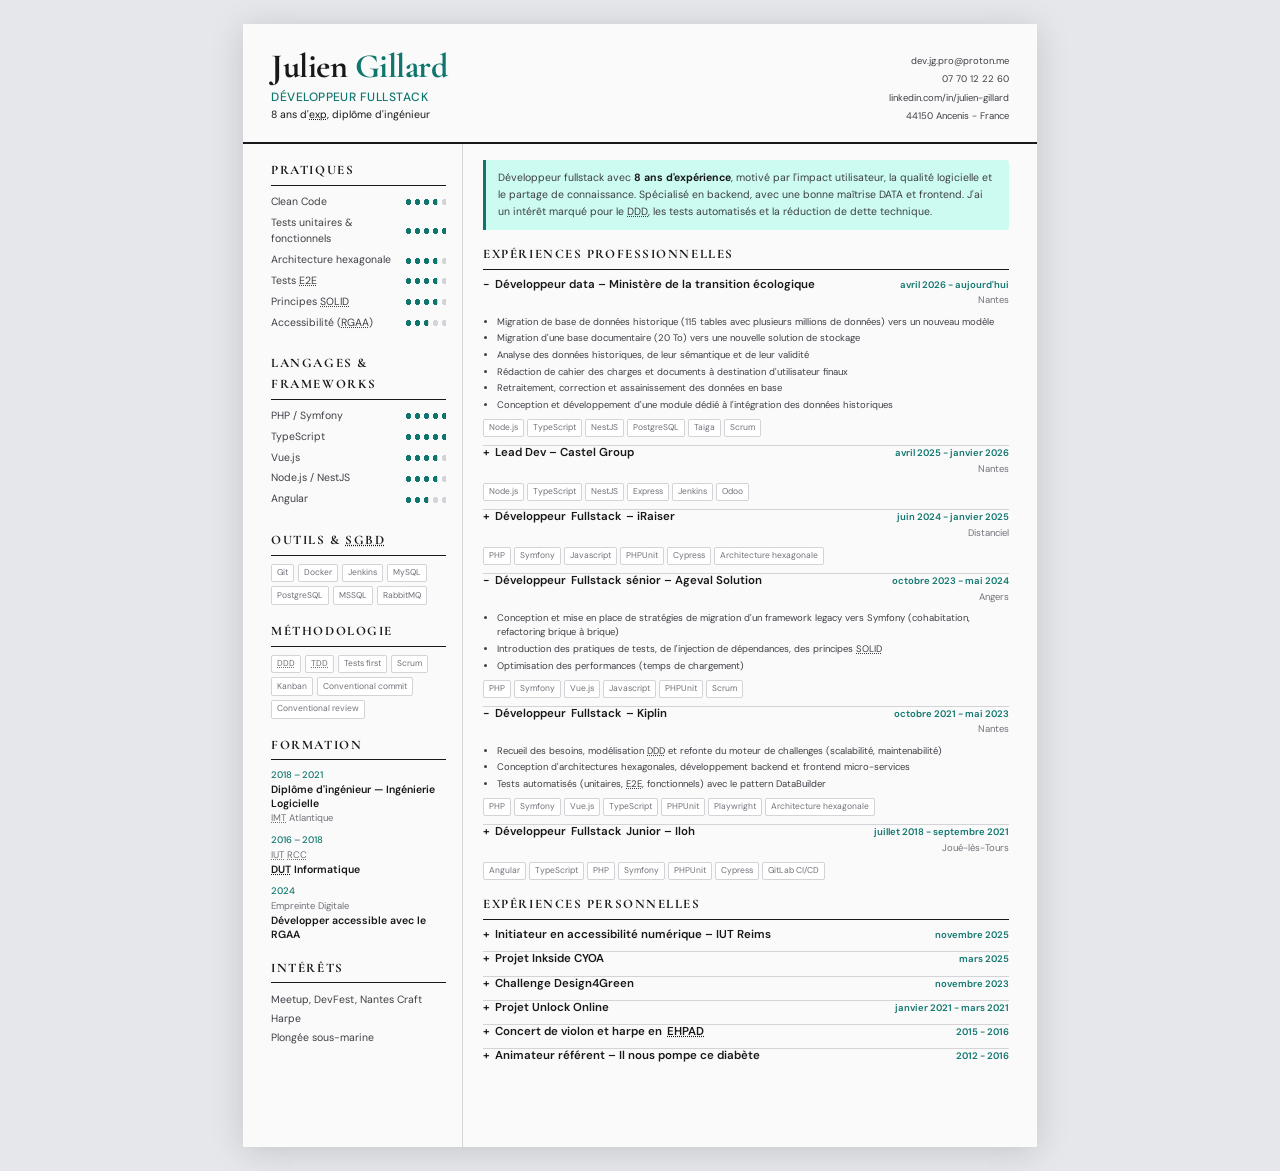
==== commit 95be0485: "WIP" ====
--- a/index.html
+++ b/index.html
@@ -23,7 +23,7 @@
         <div>
             <h1>Julien <span class="name-last">Gillard</span></h1>
             <p id="job-title">Développeur Fullstack</p>
-            <p>7 ans d'<abbr title="expérience">exp</abbr>, diplôme d'ingénieur</p>
+            <p>8 ans d'<abbr title="expérience">exp</abbr>, diplôme d'ingénieur</p>
         </div>
 
         <address class="cv-contact">
@@ -41,18 +41,53 @@
     <div class="cv-body">
         <main class="cv-main" id="main-content" tabindex="-1">
             <p class="intro">
-                Développeur <span lang="en">fullstack</span> avec <strong>7 ans d'expérience</strong>, passionné par
+                Développeur <span lang="en">fullstack</span> avec <strong>8 ans d'expérience</strong>, motivé par
                 l'impact utilisateur, la qualité logicielle et le partage de connaissance. Spécialisé en backend, avec
-                une bonne maîtrise du frontend et un intérêt marqué pour le <abbr
+                une bonne maîtrise DATA et frontend. J'ai un intérêt marqué pour le <abbr
                     title="Domain-Driven Design">DDD</abbr>, les tests automatisés et la réduction de dette technique.
             </p>
 
             <section aria-labelledby="section-experiences">
                 <h2 class="section-title" id="section-experiences">Expériences professionnelles</h2>
 
+                <!-- Ministère de la transition écologique (AFD Tech/Accenture) -->
+                <div class="job-entry">
+                    <details class="job-details" open>
+                        <summary>
+                            <h3 class="job-title-summary">Développeur data – Ministère de la transition écologique</h3>
+                            <span class="job-meta"><span class="job-year">avril 2026 - aujourd'hui</span> Nantes</span>
+                        </summary>
+                        <div class="job-content">
+                            <ul class="job-missions">
+                                <li>Migration de base de données historique (115 tables avec plusieurs millions de données) vers un nouveau modèle</li>
+                                <li>Migration d'une base documentaire (20 To) vers une nouvelle solution de stockage</li>
+                                <li>Analyse des données historiques, de leur sémantique et de leur validité</li>
+                                <li>Rédaction de cahier des charges et documents à destination d'utilisateur finaux</li>
+                                <li>Retraitement, correction et assainissement des données en base</li>
+                                <li>Conception et développement d'une module dédié à l'intégration des données historiques</li>
+                            </ul>
+                        </div>
+                    </details>
+                    <ul class="job-stack">
+                        <li class="chip" data-highlight-keys="node">Node.js<span
+                                class="only-if-highlighted"> (v. 24)</span></li>
+                        <li class="chip" data-highlight-keys="js">TypeScript<span
+                                class="only-if-highlighted"> (5.x)</span></li>
+                        <li class="chip">NestJS<span class="only-if-highlighted"> (v. 11)</span></li>
+                        <li class="chip only-if-highlighted" data-highlight-keys="js data">TypeORM</li>
+                        <li class="chip" data-highlight-keys="data">PostgreSQL <span
+                                class="only-if-highlighted"> (v. 17)</span></li>
+                        <li class="chip only-if-highlighted" data-highlight-keys="devops">Docker</li>
+                        <li class="chip only-if-highlighted" data-highlight-keys="git">Gitlab</li>
+                        <li class="chip only-if-highlighted" data-highlight-keys="git">Gitlab CI/CD</li>
+                        <li class="chip">Taiga</li>
+                        <li class="chip">Scrum</li>
+                    </ul>
+                </div>
+
                 <!-- Castel Group -->
                 <div class="job-entry">
-                    <details class="job-details" open>
+                    <details class="job-details">
                         <summary>
                             <h3 class="job-title-summary">Lead Dev – Castel Group</h3>
                             <span class="job-meta"><span class="job-year">avril 2025 - janvier 2026</span> Nantes</span>
@@ -102,7 +137,7 @@
 
                 <!-- iRaiser -->
                 <div class="job-entry">
-                    <details class="job-details">
+                    <details class="job-details" data-xp-id="iraiser">
                         <summary>
                             <h3 class="job-title-summary">Développeur <span lang="en">Fullstack</span> – iRaiser</h3>
                             <span class="job-meta"><span
@@ -227,7 +262,7 @@
 
                 <!-- Iloh -->
                 <div class="job-entry">
-                    <details class="job-details">
+                    <details class="job-details" data-xp-id="iloh">
                         <summary>
                             <h3 class="job-title-summary">Développeur <span lang="en">Fullstack</span> Junior – Iloh
                             </h3>
@@ -560,6 +595,7 @@
 <script src="./customize-job-title.js"></script>
 <script src="./customize-colors.js"></script>
 <script src="./key-highlighter.js"></script>
+<script src="./open-experiences.js"></script>
 
 </body>
 </html>
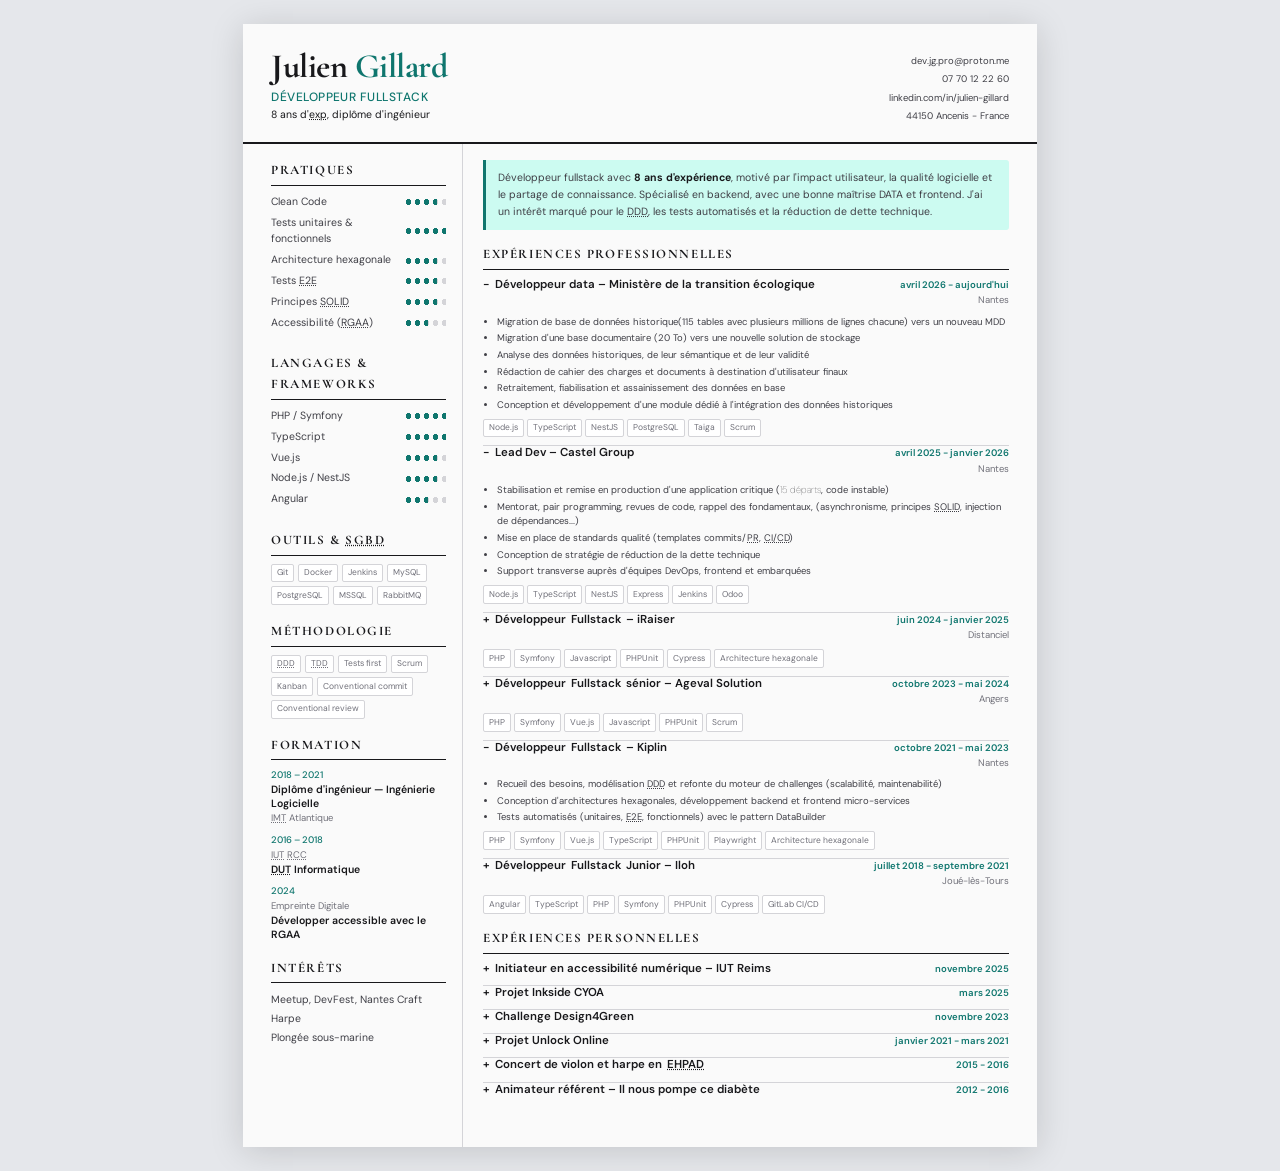
==== commit 96c6435e: "WIP" ====
--- a/index.html
+++ b/index.html
@@ -43,7 +43,7 @@
             <p class="intro">
                 Développeur <span lang="en">fullstack</span> avec <strong>8 ans d'expérience</strong>, motivé par
                 l'impact utilisateur, la qualité logicielle et le partage de connaissance. Spécialisé en backend, avec
-                une bonne maîtrise DATA et frontend. J'ai un intérêt marqué pour le <abbr
+                une bonne maîtrise <span data-highlight-keys="data">DATA</span> et frontend. J'ai un intérêt marqué pour le <abbr
                     title="Domain-Driven Design">DDD</abbr>, les tests automatisés et la réduction de dette technique.
             </p>
 
@@ -59,11 +59,11 @@
                         </summary>
                         <div class="job-content">
                             <ul class="job-missions">
-                                <li>Migration de base de données historique (115 tables avec plusieurs millions de données) vers un nouveau modèle</li>
+                                <li><span data-highlight-keys="data">Migration de base de données historique</span>(115 tables avec plusieurs millions de lignes chacune) vers un nouveau MDD</li>
                                 <li>Migration d'une base documentaire (20 To) vers une nouvelle solution de stockage</li>
-                                <li>Analyse des données historiques, de leur sémantique et de leur validité</li>
+                                <li><span data-highlight-keys="data">Analyse des données historiques</span>, de leur sémantique et de leur validité</li>
                                 <li>Rédaction de cahier des charges et documents à destination d'utilisateur finaux</li>
-                                <li>Retraitement, correction et assainissement des données en base</li>
+                                <li>Retraitement, fiabilisation et assainissement des données en base</li>
                                 <li>Conception et développement d'une module dédié à l'intégration des données historiques</li>
                             </ul>
                         </div>
@@ -87,7 +87,7 @@
 
                 <!-- Castel Group -->
                 <div class="job-entry">
-                    <details class="job-details">
+                    <details class="job-details" open>
                         <summary>
                             <h3 class="job-title-summary">Lead Dev – Castel Group</h3>
                             <span class="job-meta"><span class="job-year">avril 2025 - janvier 2026</span> Nantes</span>
@@ -184,7 +184,7 @@
 
                 <!-- Ageval Solution -->
                 <div class="job-entry">
-                    <details class="job-details" open>
+                    <details class="job-details">
                         <summary>
                             <h3 class="job-title-summary">Développeur <span lang="en">Fullstack</span> sénior – Ageval
                                 Solution</h3>
@@ -347,7 +347,7 @@
                         <ul class="job-stack">
                             <li class="chip" data-highlight-keys="front">Vue.js<span
                                     class="only-if-highlighted"> (3.5)</span></li>
-                            <li class="chip" data-highlight-keys="ts">Typescript<span
+                            <li class="chip" data-highlight-keys="js">Typescript<span
                                     class="only-if-highlighted"> (5.7)</span></li>
                             <li class="chip">UI</li>
                         </ul>
@@ -393,7 +393,7 @@
                                 <li>Travail sur des problématiques d'UX (<abbr title="exemple">exp</abbr>: réalisation
                                     de tests utilisateurs)
                                 </li>
-                                <li>Recherche d'hébergements/dépoliement gratuit</li>
+                                <li>Recherche d'hébergements/déploiement gratuit</li>
                                 <li>Découverte de NodeJS, Express et Vue.js</li>
                             </ul>
                             <p>Backend à venir...</p>
@@ -402,8 +402,8 @@
                             <li class="chip" data-highlight-keys="front">Vue.js<span
                                     class="only-if-highlighted"> (2.6)</span></li>
                             <li class="chip" data-highlight-keys="node">Node.js</li>
-                            <li class="chip" data-highlight-keys="ts">Express</li>
-                            <li class="chip" data-highlight-keys="ts">Javascript</li>
+                            <li class="chip" data-highlight-keys="node">Express</li>
+                            <li class="chip" data-highlight-keys="js">Javascript</li>
                             <li class="chip">UX / UI</li>
                             <li class="chip only-if-highlighted" data-highlight-keys="devops">Glitch</li>
                         </ul>
@@ -448,6 +448,7 @@
                             <p>Contexte : Événements annuels rassemblant environ 500 <abbr title="personnes">pers</abbr>
                                 (dont une
                                 100aine d'enfants) pour échanger autour des problématiques du diabète insulinodépendant.
+                            </p>
                             <ul class="job-missions">
                                 <li>Coordination et répartission des rôles des animateurs</li>
                                 <li>Présentation des différents symptôme de variation de la glycémie et des réactions à
@@ -531,9 +532,9 @@
                     <li class="chip">Git</li>
                     <li class="chip">Docker</li>
                     <li class="chip">Jenkins</li>
-                    <li class="chip">MySQL</li>
-                    <li class="chip">PostgreSQL</li>
-                    <li class="chip">MSSQL</li>
+                    <li class="chip" data-highlight-keys="data">MySQL</li>
+                    <li class="chip" data-highlight-keys="data">PostgreSQL</li>
+                    <li class="chip" data-highlight-keys="data">MSSQL</li>
                     <li class="chip">RabbitMQ</li>
                 </ul>
             </section>
